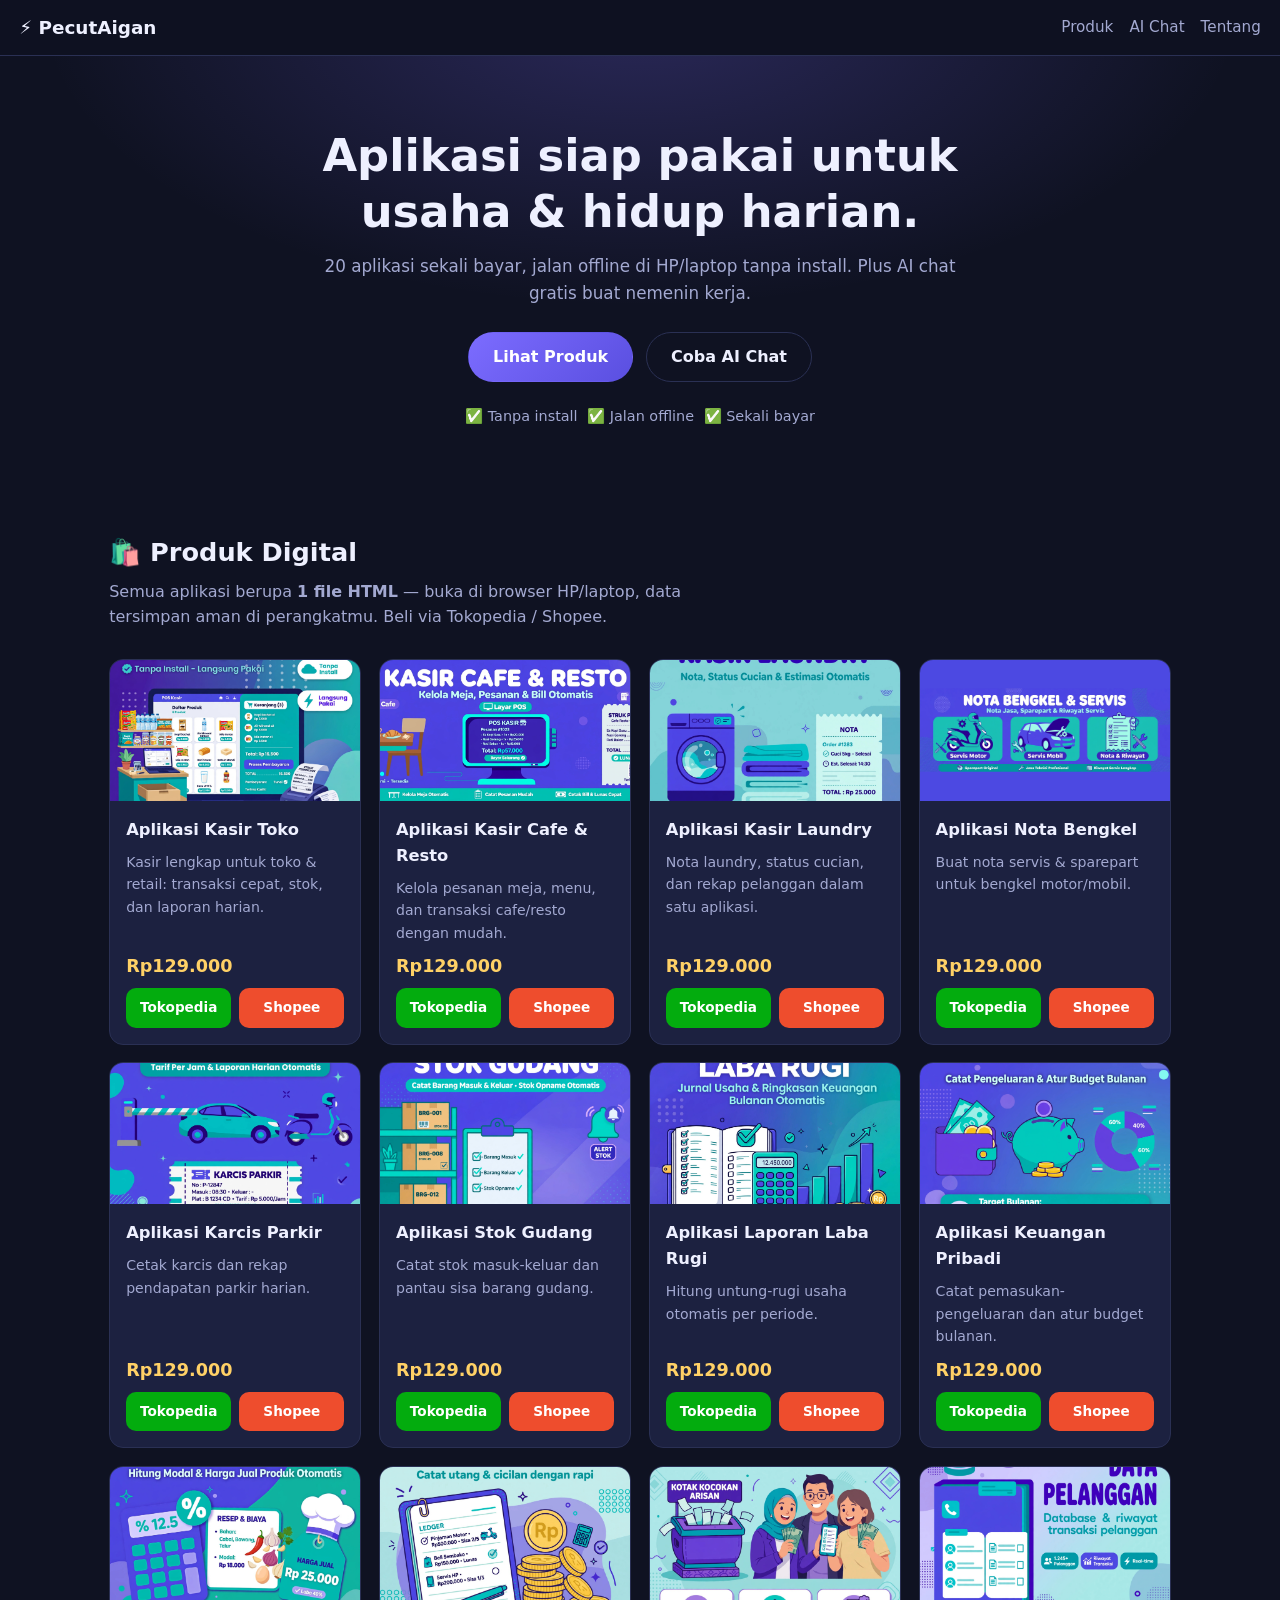
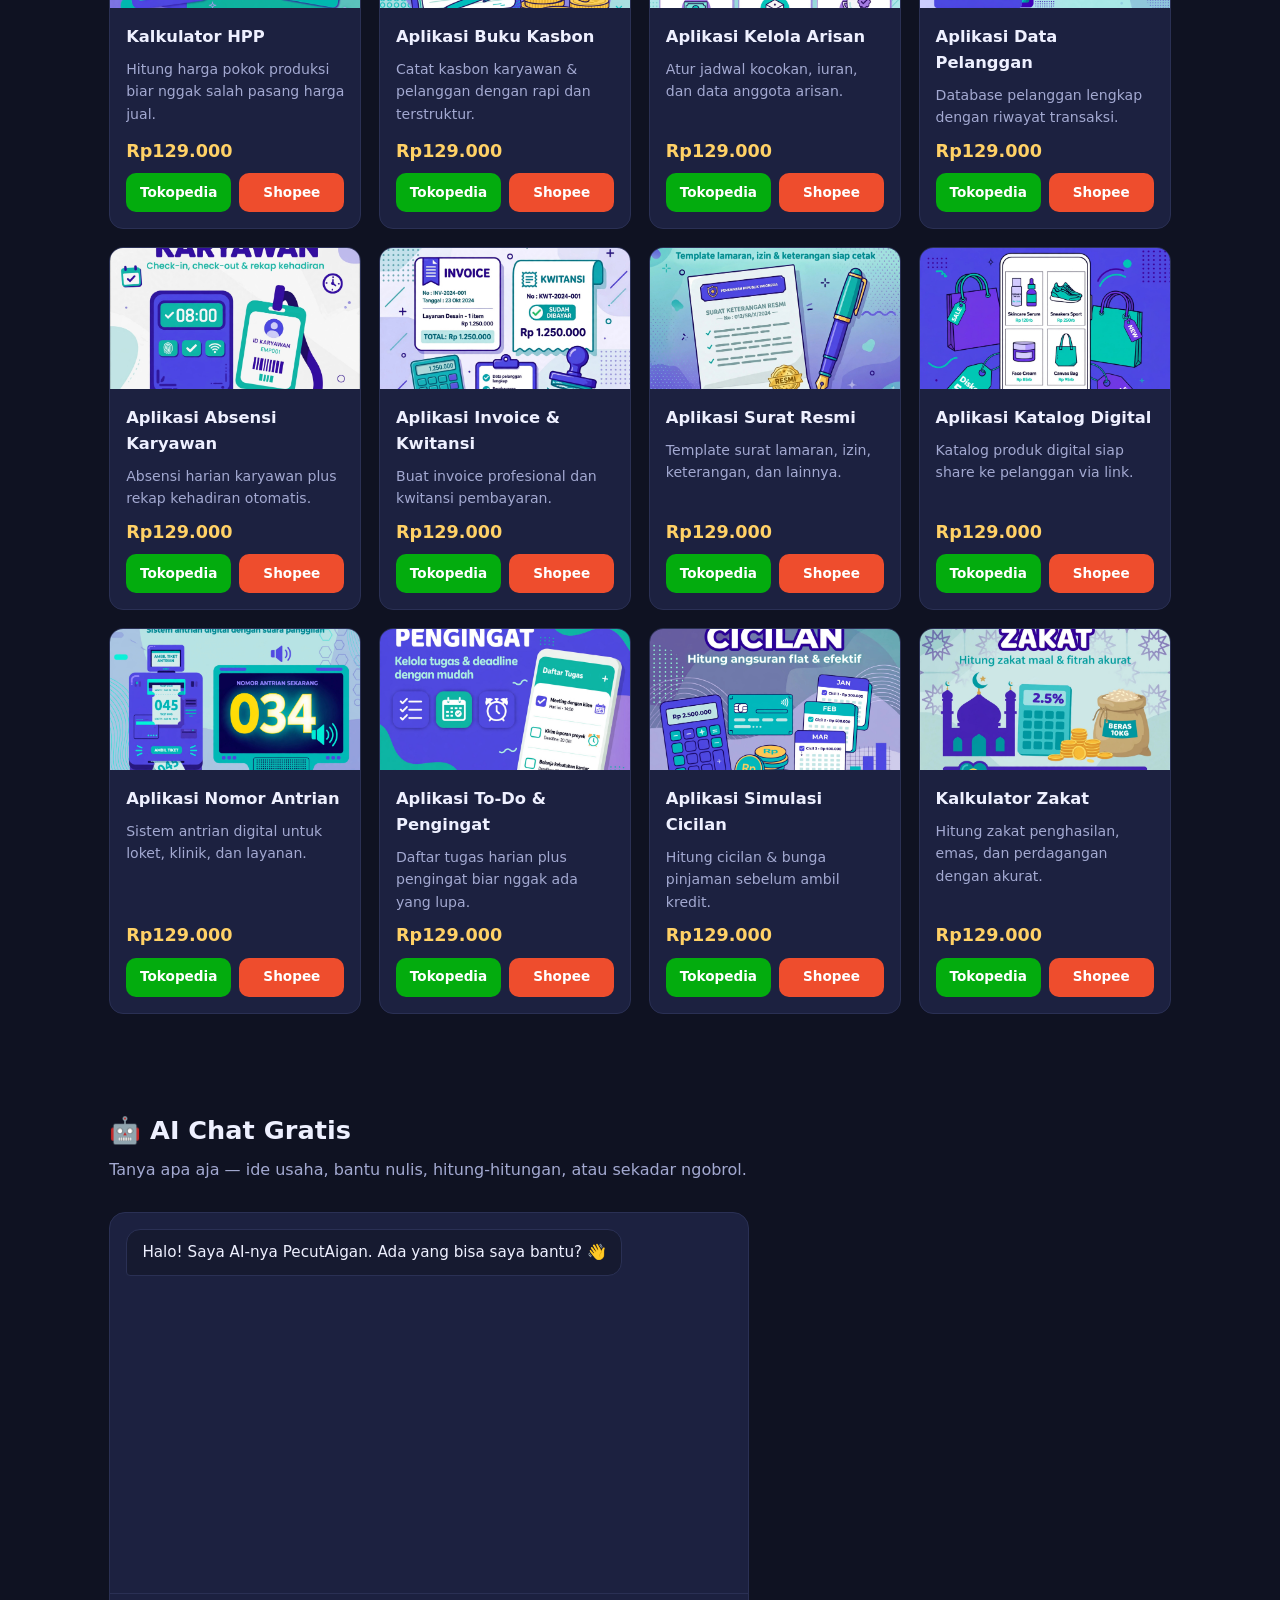
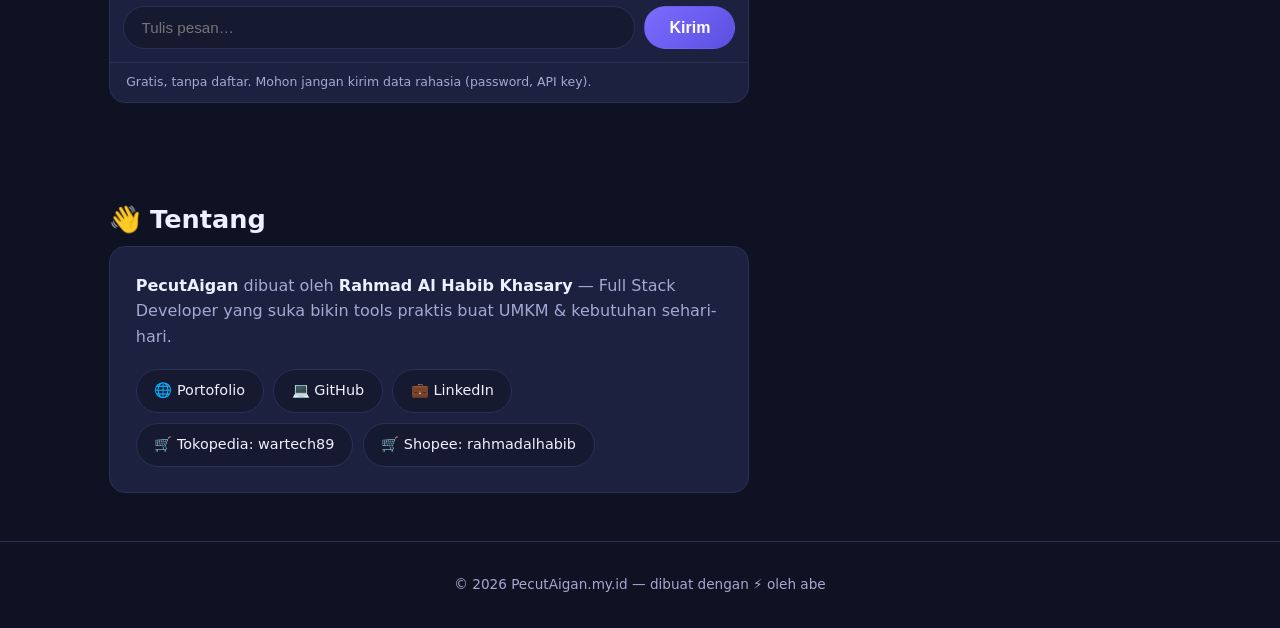
==== index.html @ a56e92ea "Initial site: toko produk digital + AI chat + link hub" ====
<!DOCTYPE html>
<html lang="id">
<head>
<meta charset="UTF-8">
<meta name="viewport" content="width=device-width, initial-scale=1.0">
<title>PecutAigan — Aplikasi Siap Pakai & AI Chat Gratis</title>
<meta name="description" content="PecutAigan: koleksi aplikasi siap pakai untuk usaha & kebutuhan harian, plus AI chat gratis. Sekali bayar, pakai selamanya, tanpa install.">
<link rel="stylesheet" href="styles.css">
<link rel="icon" href="data:image/svg+xml,<svg xmlns='http://www.w3.org/2000/svg' viewBox='0 0 100 100'><text y='.9em' font-size='90'>⚡</text></svg>">
</head>
<body>
<header class="nav">
  <a class="brand" href="#top">⚡ PecutAigan</a>
  <nav>
    <a href="#produk">Produk</a>
    <a href="#aichat">AI Chat</a>
    <a href="#tentang">Tentang</a>
  </nav>
</header>

<main id="top">
  <section class="hero">
    <div class="hero-inner">
      <h1>Aplikasi siap pakai untuk usaha &amp; hidup harian.</h1>
      <p class="sub">20 aplikasi sekali bayar, jalan offline di HP/laptop tanpa install. Plus AI chat gratis buat nemenin kerja.</p>
      <div class="cta-row">
        <a class="btn primary" href="#produk">Lihat Produk</a>
        <a class="btn ghost" href="#aichat">Coba AI Chat</a>
      </div>
      <div class="badges">
        <span>✅ Tanpa install</span><span>✅ Jalan offline</span><span>✅ Sekali bayar</span>
      </div>
    </div>
  </section>

  <section id="produk" class="section">
    <h2>🛍️ Produk Digital</h2>
    <p class="section-sub">Semua aplikasi berupa <b>1 file HTML</b> — buka di browser HP/laptop, data tersimpan aman di perangkatmu. Beli via Tokopedia / Shopee.</p>
    <div id="product-grid" class="grid"></div>
  </section>

  <section id="aichat" class="section">
    <h2>🤖 AI Chat Gratis</h2>
    <p class="section-sub">Tanya apa aja — ide usaha, bantu nulis, hitung-hitungan, atau sekadar ngobrol.</p>
    <div class="chat-card">
      <div id="chat-log" class="chat-log">
        <div class="msg ai"><div class="bubble">Halo! Saya AI-nya PecutAigan. Ada yang bisa saya bantu? 👋</div></div>
      </div>
      <form id="chat-form" class="chat-form">
        <input id="chat-input" type="text" placeholder="Tulis pesan…" autocomplete="off" maxlength="2000">
        <button type="submit" class="btn primary">Kirim</button>
      </form>
      <p class="chat-note">Gratis, tanpa daftar. Mohon jangan kirim data rahasia (password, API key).</p>
    </div>
  </section>

  <section id="tentang" class="section">
    <h2>👋 Tentang</h2>
    <div class="about-card">
      <p><b>PecutAigan</b> dibuat oleh <b>Rahmad Al Habib Khasary</b> — Full Stack Developer yang suka bikin tools praktis buat UMKM &amp; kebutuhan sehari-hari.</p>
      <div class="link-hub">
        <a href="https://abewartech.github.io" target="_blank" rel="noopener">🌐 Portofolio</a>
        <a href="https://github.com/abewartech" target="_blank" rel="noopener">💻 GitHub</a>
        <a href="https://www.linkedin.com/in/rahmad-al-habib-khasary" target="_blank" rel="noopener">💼 LinkedIn</a>
        <a href="https://www.tokopedia.com/wartech89" target="_blank" rel="noopener">🛒 Tokopedia: wartech89</a>
        <a href="https://shopee.co.id/rahmadalhabib" target="_blank" rel="noopener">🛒 Shopee: rahmadalhabib</a>
      </div>
    </div>
  </section>
</main>

<footer>
  <p>© 2026 PecutAigan.my.id — dibuat dengan ⚡ oleh abe</p>
</footer>

<script src="app.js"></script>
</body>
</html>
---- styles.css ----
:root{
  --bg:#0f1222; --bg2:#161a30; --card:#1c2140; --line:#2a3054;
  --txt:#eef0ff; --muted:#a3a9d1; --acc:#7c6cff; --acc2:#00d4b8; --price:#ffd166;
}
*{box-sizing:border-box;margin:0;padding:0}
html{scroll-behavior:smooth}
body{background:var(--bg);color:var(--txt);font-family:system-ui,-apple-system,"Segoe UI",Roboto,sans-serif;line-height:1.6}
a{color:inherit}
.nav{position:sticky;top:0;z-index:10;display:flex;justify-content:space-between;align-items:center;
  padding:.8rem 1.2rem;background:rgba(15,18,34,.92);backdrop-filter:blur(8px);border-bottom:1px solid var(--line)}
.brand{font-weight:800;font-size:1.15rem;text-decoration:none}
.nav nav{display:flex;gap:1rem}
.nav nav a{text-decoration:none;color:var(--muted);font-size:.95rem}
.nav nav a:hover{color:var(--txt)}
.hero{padding:4.5rem 1.2rem 3.5rem;text-align:center;
  background:radial-gradient(600px 300px at 50% -50px,rgba(124,108,255,.25),transparent)}
.hero-inner{max-width:640px;margin:0 auto}
.hero h1{font-size:clamp(1.7rem,5.5vw,2.8rem);line-height:1.25;margin-bottom:.8rem}
.hero .sub{color:var(--muted);font-size:1.05rem;margin-bottom:1.6rem}
.cta-row{display:flex;gap:.8rem;justify-content:center;flex-wrap:wrap;margin-bottom:1.4rem}
.btn{display:inline-block;padding:.7rem 1.5rem;border-radius:999px;text-decoration:none;font-weight:700;border:1px solid transparent;cursor:pointer;font-size:1rem}
.btn.primary{background:linear-gradient(135deg,var(--acc),#5a4fe0);color:#fff}
.btn.ghost{border-color:var(--line);color:var(--txt);background:transparent}
.badges{display:flex;gap:.6rem;justify-content:center;flex-wrap:wrap;color:var(--muted);font-size:.9rem}
.section{max-width:1100px;margin:0 auto;padding:3rem 1.2rem}
.section h2{font-size:1.6rem;margin-bottom:.4rem}
.section-sub{color:var(--muted);margin-bottom:1.8rem;max-width:640px}
.grid{display:grid;grid-template-columns:repeat(auto-fill,minmax(240px,1fr));gap:1.1rem}
.card{background:var(--card);border:1px solid var(--line);border-radius:14px;overflow:hidden;display:flex;flex-direction:column;transition:transform .15s}
.card:hover{transform:translateY(-3px)}
.card img{width:100%;aspect-ratio:16/9;object-fit:cover;background:var(--bg2)}
.card-body{padding:1rem;display:flex;flex-direction:column;gap:.5rem;flex:1}
.card-body h3{font-size:1.02rem}
.card-body p{color:var(--muted);font-size:.88rem;flex:1}
.price{color:var(--price);font-weight:800;font-size:1.1rem}
.buy-row{display:flex;gap:.5rem}
.buy-row a{flex:1;text-align:center;padding:.55rem .3rem;border-radius:10px;font-size:.85rem;font-weight:700;text-decoration:none}
.buy-tok{background:#03ac0e;color:#fff}
.buy-shp{background:#ee4d2d;color:#fff}
.chat-card{max-width:640px;background:var(--card);border:1px solid var(--line);border-radius:16px;overflow:hidden}
.chat-log{height:380px;overflow-y:auto;padding:1rem;display:flex;flex-direction:column;gap:.7rem}
.msg{display:flex}
.msg.user{justify-content:flex-end}
.bubble{max-width:82%;padding:.65rem .95rem;border-radius:14px;font-size:.95rem;white-space:pre-wrap;word-break:break-word}
.msg.ai .bubble{background:var(--bg2);border:1px solid var(--line);border-bottom-left-radius:4px}
.msg.user .bubble{background:linear-gradient(135deg,var(--acc),#5a4fe0);color:#fff;border-bottom-right-radius:4px}
.bubble.typing{opacity:.6}
.chat-form{display:flex;gap:.6rem;padding:.8rem;border-top:1px solid var(--line)}
.chat-form input{flex:1;background:var(--bg2);border:1px solid var(--line);border-radius:999px;padding:.7rem 1.1rem;color:var(--txt);font-size:.95rem;outline:none}
.chat-form input:focus{border-color:var(--acc)}
.chat-note{padding:.6rem 1rem;color:var(--muted);font-size:.78rem;border-top:1px solid var(--line)}
.about-card{background:var(--card);border:1px solid var(--line);border-radius:16px;padding:1.6rem;max-width:640px}
.about-card p{color:var(--muted);margin-bottom:1.2rem}
.about-card b{color:var(--txt)}
.link-hub{display:flex;flex-wrap:wrap;gap:.6rem}
.link-hub a{padding:.6rem 1.1rem;border:1px solid var(--line);border-radius:999px;text-decoration:none;font-size:.9rem;background:var(--bg2)}
.link-hub a:hover{border-color:var(--acc)}
footer{text-align:center;padding:2rem 1rem;color:var(--muted);font-size:.85rem;border-top:1px solid var(--line)}
@media(max-width:560px){.nav nav{gap:.7rem}.nav nav a{font-size:.85rem}}
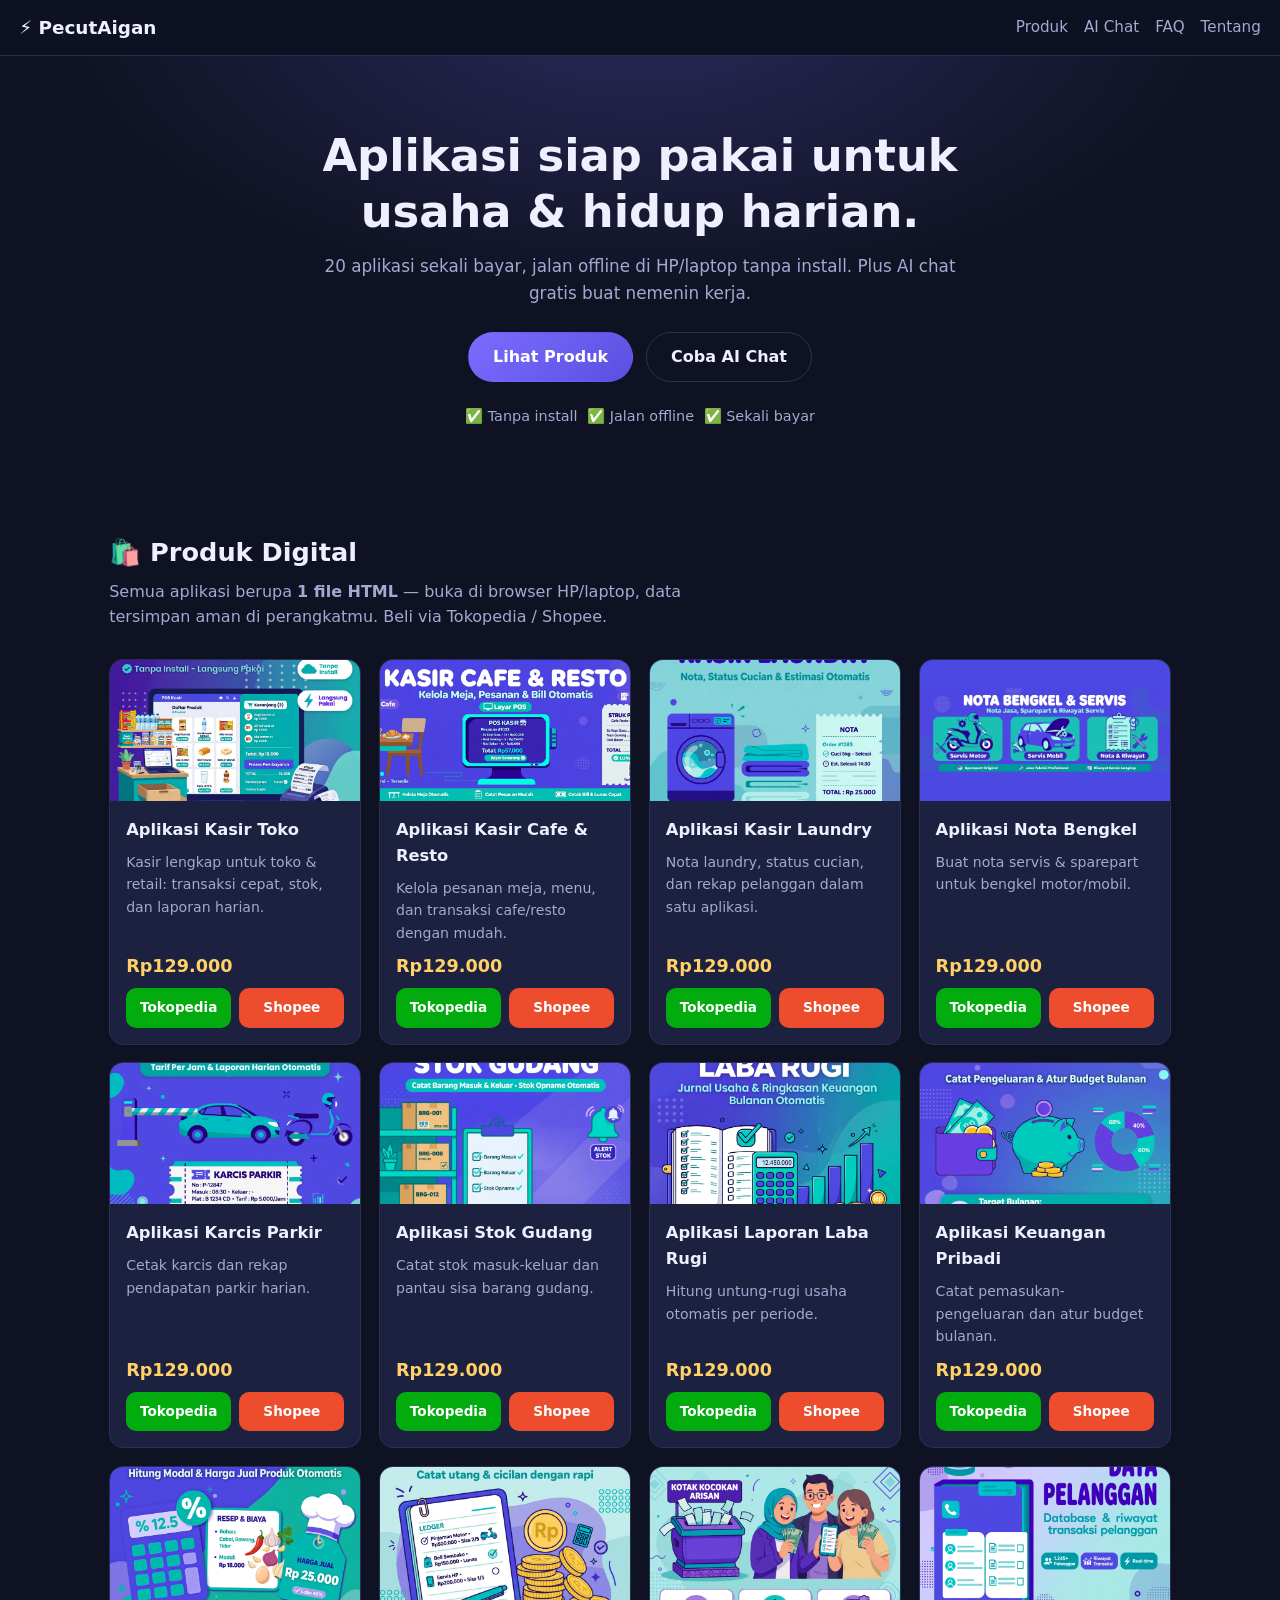
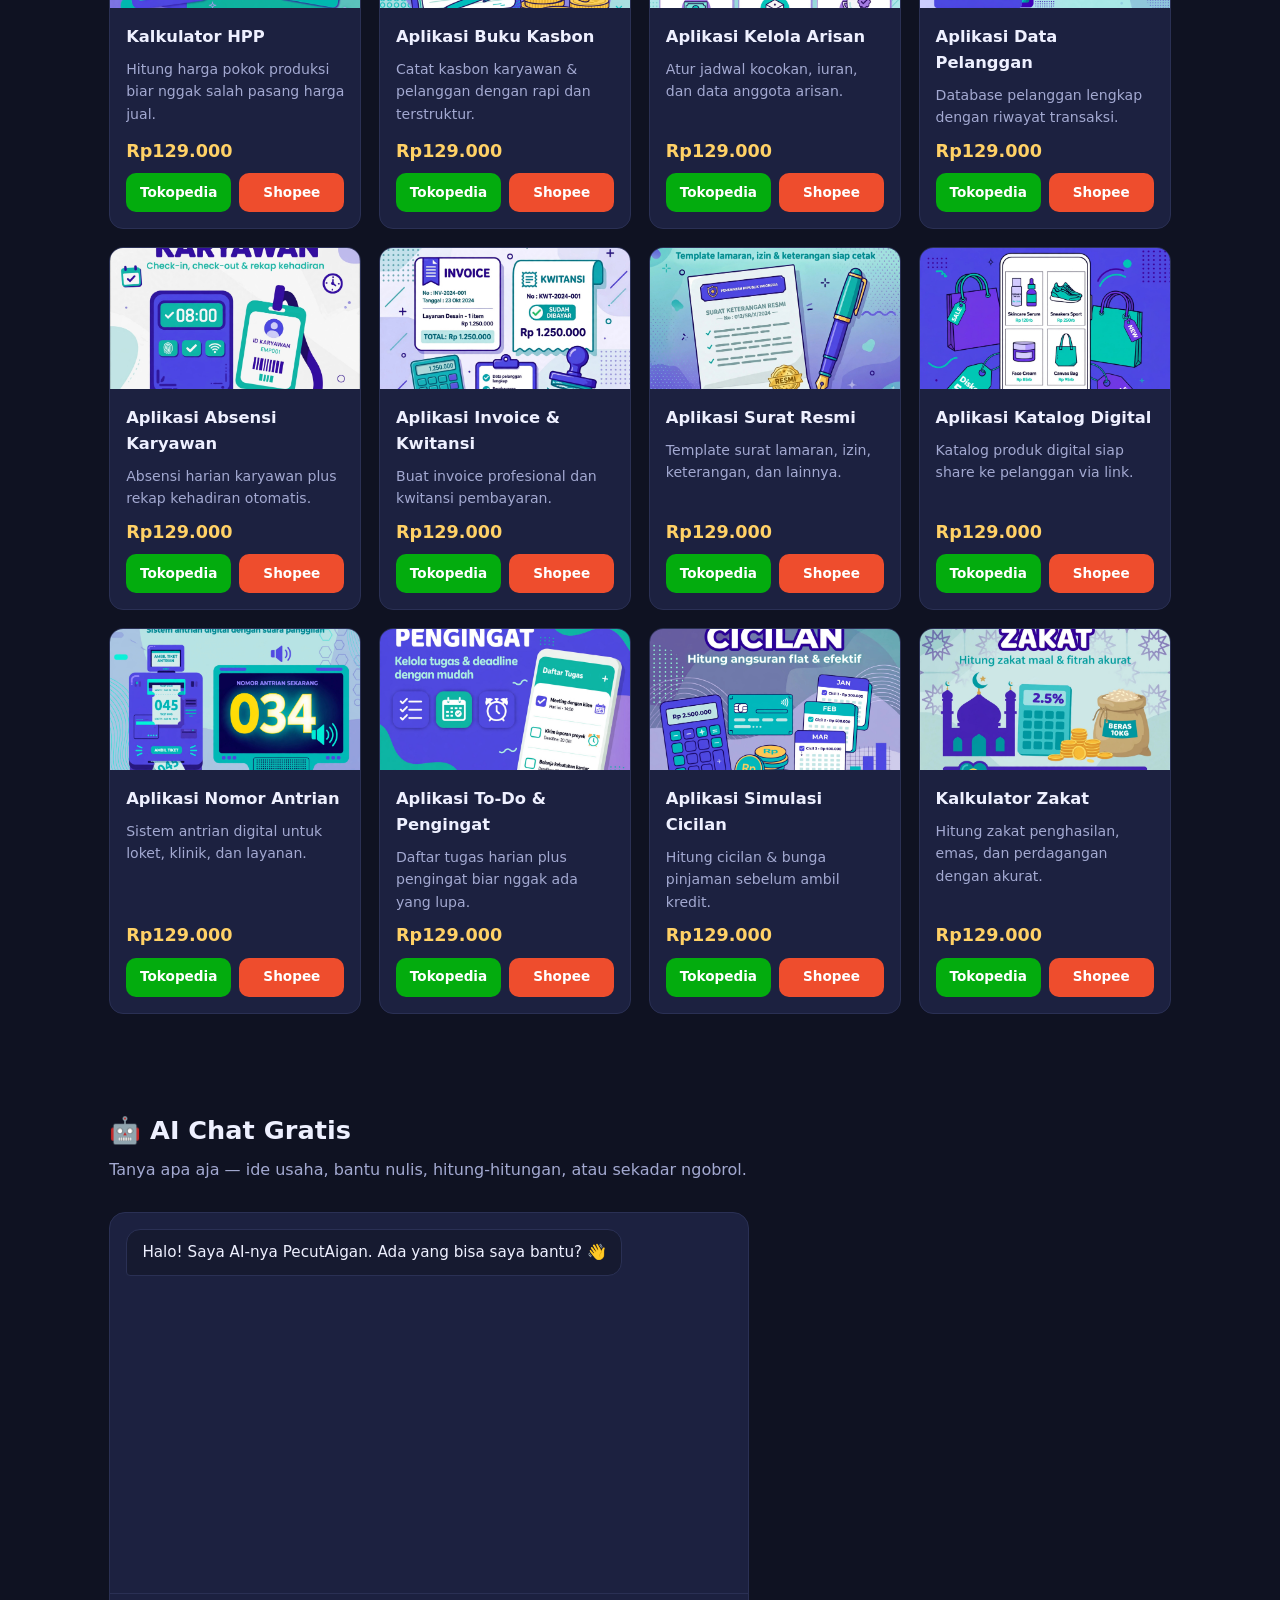
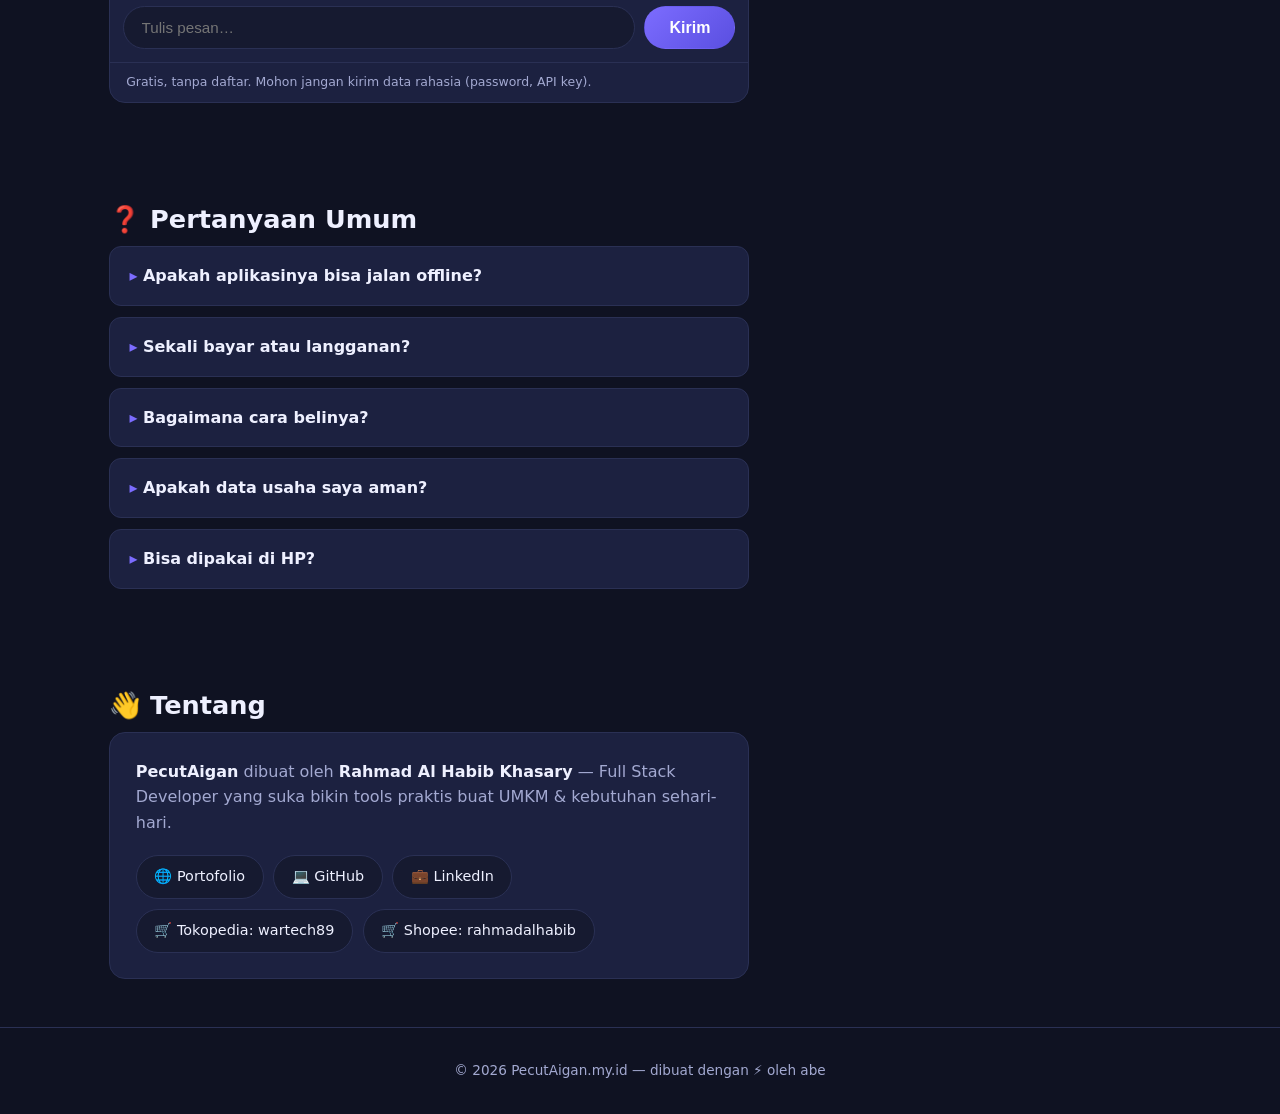
==== commit 2f6cd015: "SEO: meta OG/Twitter, JSON-LD (Org+20 Products+FAQ), robots.txt, sitemap.xml, FAQ section" ====
--- a/index.html
+++ b/index.html
@@ -4,9 +4,27 @@
 <meta charset="UTF-8">
 <meta name="viewport" content="width=device-width, initial-scale=1.0">
 <title>PecutAigan — Aplikasi Siap Pakai & AI Chat Gratis</title>
-<meta name="description" content="PecutAigan: koleksi aplikasi siap pakai untuk usaha & kebutuhan harian, plus AI chat gratis. Sekali bayar, pakai selamanya, tanpa install.">
+<meta name="description" content="PecutAigan: koleksi aplikasi siap pakai untuk usaha & kebutuhan harian — aplikasi kasir toko, kasir cafe, kasir laundry, nota bengkel, stok gudang, dan lainnya. Sekali bayar Rp129rb, jalan offline tanpa install. Plus AI chat gratis.">
+<meta name="keywords" content="aplikasi kasir, aplikasi kasir toko, aplikasi kasir offline, aplikasi UMKM, aplikasi kasir sekali bayar, software toko, PecutAigan">
+<meta name="author" content="Rahmad Al Habib Khasary">
+<meta name="robots" content="index, follow">
+<link rel="canonical" href="https://pecutaigan.my.id/">
+<meta property="og:type" content="website">
+<meta property="og:site_name" content="PecutAigan">
+<meta property="og:title" content="PecutAigan — Aplikasi Siap Pakai & AI Chat Gratis">
+<meta property="og:description" content="20 aplikasi siap pakai untuk usaha & kebutuhan harian. Sekali bayar, jalan offline tanpa install. Plus AI chat gratis.">
+<meta property="og:url" content="https://pecutaigan.my.id/">
+<meta property="og:image" content="https://pecutaigan.my.id/assets/kasir-toko.jpg">
+<meta property="og:locale" content="id_ID">
+<meta name="twitter:card" content="summary_large_image">
+<meta name="twitter:title" content="PecutAigan — Aplikasi Siap Pakai & AI Chat Gratis">
+<meta name="twitter:description" content="20 aplikasi siap pakai untuk usaha & kebutuhan harian. Sekali bayar, jalan offline tanpa install.">
+<meta name="twitter:image" content="https://pecutaigan.my.id/assets/kasir-toko.jpg">
 <link rel="stylesheet" href="styles.css">
 <link rel="icon" href="data:image/svg+xml,<svg xmlns='http://www.w3.org/2000/svg' viewBox='0 0 100 100'><text y='.9em' font-size='90'>⚡</text></svg>">
+<script type="application/ld+json">
+{"@context":"https://schema.org","@graph":[{"@type":"Organization","name":"PecutAigan","url":"https://pecutaigan.my.id/","logo":"https://pecutaigan.my.id/assets/kasir-toko.jpg","sameAs":["https://abewartech.github.io","https://github.com/abewartech","https://www.linkedin.com/in/rahmad-al-habib-khasary","https://www.tokopedia.com/wartech89","https://shopee.co.id/rahmadalhabib"]},{"@type":"WebSite","name":"PecutAigan","url":"https://pecutaigan.my.id/","inLanguage":"id"},{"@type":"ItemList","name":"Produk Digital PecutAigan","itemListElement":[{"@type":"Product","position":1,"name":"Aplikasi Kasir Toko","description":"Kasir lengkap untuk toko & retail: transaksi cepat, stok, dan laporan harian.","image":"https://pecutaigan.my.id/assets/kasir-toko.jpg","brand":{"@type":"Brand","name":"PecutAigan"},"offers":{"@type":"Offer","price":"129000","priceCurrency":"IDR","availability":"https://schema.org/InStock","url":"https://pecutaigan.my.id/#produk"}},{"@type":"Product","position":2,"name":"Aplikasi Kasir Cafe & Resto","description":"Kelola pesanan meja, menu, dan transaksi cafe/resto dengan mudah.","image":"https://pecutaigan.my.id/assets/kasir-cafe-resto.jpg","brand":{"@type":"Brand","name":"PecutAigan"},"offers":{"@type":"Offer","price":"129000","priceCurrency":"IDR","availability":"https://schema.org/InStock","url":"https://pecutaigan.my.id/#produk"}},{"@type":"Product","position":3,"name":"Aplikasi Kasir Laundry","description":"Nota laundry, status cucian, dan rekap pelanggan dalam satu aplikasi.","image":"https://pecutaigan.my.id/assets/kasir-laundry.jpg","brand":{"@type":"Brand","name":"PecutAigan"},"offers":{"@type":"Offer","price":"129000","priceCurrency":"IDR","availability":"https://schema.org/InStock","url":"https://pecutaigan.my.id/#produk"}},{"@type":"Product","position":4,"name":"Aplikasi Nota Bengkel","description":"Buat nota servis & sparepart untuk bengkel motor/mobil.","image":"https://pecutaigan.my.id/assets/nota-bengkel.jpg","brand":{"@type":"Brand","name":"PecutAigan"},"offers":{"@type":"Offer","price":"129000","priceCurrency":"IDR","availability":"https://schema.org/InStock","url":"https://pecutaigan.my.id/#produk"}},{"@type":"Product","position":5,"name":"Aplikasi Karcis Parkir","description":"Cetak karcis dan rekap pendapatan parkir harian.","image":"https://pecutaigan.my.id/assets/karcis-parkir.jpg","brand":{"@type":"Brand","name":"PecutAigan"},"offers":{"@type":"Offer","price":"129000","priceCurrency":"IDR","availability":"https://schema.org/InStock","url":"https://pecutaigan.my.id/#produk"}},{"@type":"Product","position":6,"name":"Aplikasi Stok Gudang","description":"Catat stok masuk-keluar dan pantau sisa barang gudang.","image":"https://pecutaigan.my.id/assets/stok-gudang.jpg","brand":{"@type":"Brand","name":"PecutAigan"},"offers":{"@type":"Offer","price":"129000","priceCurrency":"IDR","availability":"https://schema.org/InStock","url":"https://pecutaigan.my.id/#produk"}},{"@type":"Product","position":7,"name":"Aplikasi Laporan Laba Rugi","description":"Hitung untung-rugi usaha otomatis per periode.","image":"https://pecutaigan.my.id/assets/laba-rugi.jpg","brand":{"@type":"Brand","name":"PecutAigan"},"offers":{"@type":"Offer","price":"129000","priceCurrency":"IDR","availability":"https://schema.org/InStock","url":"https://pecutaigan.my.id/#produk"}},{"@type":"Product","position":8,"name":"Aplikasi Keuangan Pribadi","description":"Catat pemasukan-pengeluaran dan atur budget bulanan.","image":"https://pecutaigan.my.id/assets/keuangan-pribadi.jpg","brand":{"@type":"Brand","name":"PecutAigan"},"offers":{"@type":"Offer","price":"129000","priceCurrency":"IDR","availability":"https://schema.org/InStock","url":"https://pecutaigan.my.id/#produk"}},{"@type":"Product","position":9,"name":"Kalkulator HPP","description":"Hitung harga pokok produksi biar nggak salah pasang harga jual.","image":"https://pecutaigan.my.id/assets/kalkulator-hpp.jpg","brand":{"@type":"Brand","name":"PecutAigan"},"offers":{"@type":"Offer","price":"129000","priceCurrency":"IDR","availability":"https://schema.org/InStock","url":"https://pecutaigan.my.id/#produk"}},{"@type":"Product","position":10,"name":"Aplikasi Buku Kasbon","description":"Catat kasbon karyawan & pelanggan dengan rapi dan terstruktur.","image":"https://pecutaigan.my.id/assets/buku-kasbon.jpg","brand":{"@type":"Brand","name":"PecutAigan"},"offers":{"@type":"Offer","price":"129000","priceCurrency":"IDR","availability":"https://schema.org/InStock","url":"https://pecutaigan.my.id/#produk"}},{"@type":"Product","position":11,"name":"Aplikasi Kelola Arisan","description":"Atur jadwal kocokan, iuran, dan data anggota arisan.","image":"https://pecutaigan.my.id/assets/kelola-arisan.jpg","brand":{"@type":"Brand","name":"PecutAigan"},"offers":{"@type":"Offer","price":"129000","priceCurrency":"IDR","availability":"https://schema.org/InStock","url":"https://pecutaigan.my.id/#produk"}},{"@type":"Product","position":12,"name":"Aplikasi Data Pelanggan","description":"Database pelanggan lengkap dengan riwayat transaksi.","image":"https://pecutaigan.my.id/assets/data-pelanggan.jpg","brand":{"@type":"Brand","name":"PecutAigan"},"offers":{"@type":"Offer","price":"129000","priceCurrency":"IDR","availability":"https://schema.org/InStock","url":"https://pecutaigan.my.id/#produk"}},{"@type":"Product","position":13,"name":"Aplikasi Absensi Karyawan","description":"Absensi harian karyawan plus rekap kehadiran otomatis.","image":"https://pecutaigan.my.id/assets/absensi-karyawan.jpg","brand":{"@type":"Brand","name":"PecutAigan"},"offers":{"@type":"Offer","price":"129000","priceCurrency":"IDR","availability":"https://schema.org/InStock","url":"https://pecutaigan.my.id/#produk"}},{"@type":"Product","position":14,"name":"Aplikasi Invoice & Kwitansi","description":"Buat invoice profesional dan kwitansi pembayaran.","image":"https://pecutaigan.my.id/assets/invoice-kwitansi.jpg","brand":{"@type":"Brand","name":"PecutAigan"},"offers":{"@type":"Offer","price":"129000","priceCurrency":"IDR","availability":"https://schema.org/InStock","url":"https://pecutaigan.my.id/#produk"}},{"@type":"Product","position":15,"name":"Aplikasi Surat Resmi","description":"Template surat lamaran, izin, keterangan, dan lainnya.","image":"https://pecutaigan.my.id/assets/surat-resmi.jpg","brand":{"@type":"Brand","name":"PecutAigan"},"offers":{"@type":"Offer","price":"129000","priceCurrency":"IDR","availability":"https://schema.org/InStock","url":"https://pecutaigan.my.id/#produk"}},{"@type":"Product","position":16,"name":"Aplikasi Katalog Digital","description":"Katalog produk digital siap share ke pelanggan via link.","image":"https://pecutaigan.my.id/assets/katalog-produk.jpg","brand":{"@type":"Brand","name":"PecutAigan"},"offers":{"@type":"Offer","price":"129000","priceCurrency":"IDR","availability":"https://schema.org/InStock","url":"https://pecutaigan.my.id/#produk"}},{"@type":"Product","position":17,"name":"Aplikasi Nomor Antrian","description":"Sistem antrian digital untuk loket, klinik, dan layanan.","image":"https://pecutaigan.my.id/assets/nomor-antrian.jpg","brand":{"@type":"Brand","name":"PecutAigan"},"offers":{"@type":"Offer","price":"129000","priceCurrency":"IDR","availability":"https://schema.org/InStock","url":"https://pecutaigan.my.id/#produk"}},{"@type":"Product","position":18,"name":"Aplikasi To-Do & Pengingat","description":"Daftar tugas harian plus pengingat biar nggak ada yang lupa.","image":"https://pecutaigan.my.id/assets/todo-pengingat.jpg","brand":{"@type":"Brand","name":"PecutAigan"},"offers":{"@type":"Offer","price":"129000","priceCurrency":"IDR","availability":"https://schema.org/InStock","url":"https://pecutaigan.my.id/#produk"}},{"@type":"Product","position":19,"name":"Aplikasi Simulasi Cicilan","description":"Hitung cicilan & bunga pinjaman sebelum ambil kredit.","image":"https://pecutaigan.my.id/assets/simulasi-cicilan.jpg","brand":{"@type":"Brand","name":"PecutAigan"},"offers":{"@type":"Offer","price":"129000","priceCurrency":"IDR","availability":"https://schema.org/InStock","url":"https://pecutaigan.my.id/#produk"}},{"@type":"Product","position":20,"name":"Kalkulator Zakat","description":"Hitung zakat penghasilan, emas, dan perdagangan dengan akurat.","image":"https://pecutaigan.my.id/assets/kalkulator-zakat.jpg","brand":{"@type":"Brand","name":"PecutAigan"},"offers":{"@type":"Offer","price":"129000","priceCurrency":"IDR","availability":"https://schema.org/InStock","url":"https://pecutaigan.my.id/#produk"}}]},{"@type":"FAQPage","mainEntity":[{"@type":"Question","name":"Apakah aplikasinya bisa jalan offline?","acceptedAnswer":{"@type":"Answer","text":"Ya. Semua aplikasi PecutAigan berupa satu file HTML yang jalan langsung di browser — tanpa internet, tanpa install."}},{"@type":"Question","name":"Sekali bayar atau langganan?","acceptedAnswer":{"@type":"Answer","text":"Sekali bayar Rp129.000 per aplikasi, pakai selamanya. Tidak ada biaya bulanan."}},{"@type":"Question","name":"Bagaimana cara belinya?","acceptedAnswer":{"@type":"Answer","text":"Klik tombol Tokopedia atau Shopee di tiap produk di pecutaigan.my.id."}},{"@type":"Question","name":"Apakah data usaha saya aman?","acceptedAnswer":{"@type":"Answer","text":"Data tersimpan di perangkat sendiri (localStorage browser), tidak dikirim ke server mana pun."}},{"@type":"Question","name":"Bisa dipakai di HP?","acceptedAnswer":{"@type":"Answer","text":"Bisa, di browser HP Android/iPhone maupun laptop."}}]}]}
+</script>
 </head>
 <body>
 <header class="nav">
@@ -14,6 +32,7 @@
   <nav>
     <a href="#produk">Produk</a>
     <a href="#aichat">AI Chat</a>
+    <a href="#faq">FAQ</a>
     <a href="#tentang">Tentang</a>
   </nav>
 </header>
@@ -54,6 +73,32 @@
     </div>
   </section>
 
+  <section id="faq" class="section">
+    <h2>❓ Pertanyaan Umum</h2>
+    <div class="faq-list">
+      <details>
+        <summary>Apakah aplikasinya bisa jalan offline?</summary>
+        <p>Ya. Semua aplikasi PecutAigan berupa satu file HTML yang jalan langsung di browser — tanpa internet, tanpa install. Cocok untuk aplikasi kasir toko, kasir laundry, nota bengkel, dan lainnya.</p>
+      </details>
+      <details>
+        <summary>Sekali bayar atau langganan?</summary>
+        <p>Sekali bayar Rp129.000 per aplikasi, pakai selamanya. Tidak ada biaya bulanan atau langganan.</p>
+      </details>
+      <details>
+        <summary>Bagaimana cara belinya?</summary>
+        <p>Klik tombol Tokopedia atau Shopee di tiap produk. Setelah pembayaran, file aplikasi + panduan dikirim ke kamu.</p>
+      </details>
+      <details>
+        <summary>Apakah data usaha saya aman?</summary>
+        <p>Data tersimpan di perangkatmu sendiri (localStorage browser), tidak dikirim ke server mana pun. Privasi terjaga.</p>
+      </details>
+      <details>
+        <summary>Bisa dipakai di HP?</summary>
+        <p>Bisa. Buka file aplikasinya di browser HP Android/iPhone atau laptop — tampilannya menyesuaikan layar.</p>
+      </details>
+    </div>
+  </section>
+
   <section id="tentang" class="section">
     <h2>👋 Tentang</h2>
     <div class="about-card">
--- a/styles.css
+++ b/styles.css
@@ -49,6 +49,13 @@
 .chat-form input{flex:1;background:var(--bg2);border:1px solid var(--line);border-radius:999px;padding:.7rem 1.1rem;color:var(--txt);font-size:.95rem;outline:none}
 .chat-form input:focus{border-color:var(--acc)}
 .chat-note{padding:.6rem 1rem;color:var(--muted);font-size:.78rem;border-top:1px solid var(--line)}
+.faq-list{max-width:640px;display:flex;flex-direction:column;gap:.7rem}
+.faq-list details{background:var(--card);border:1px solid var(--line);border-radius:12px;padding:1rem 1.2rem}
+.faq-list summary{cursor:pointer;font-weight:700;list-style:none}
+.faq-list summary::-webkit-details-marker{display:none}
+.faq-list summary::before{content:"▸ ";color:var(--acc)}
+.faq-list details[open] summary::before{content:"▾ "}
+.faq-list details p{color:var(--muted);font-size:.93rem;margin-top:.6rem}
 .about-card{background:var(--card);border:1px solid var(--line);border-radius:16px;padding:1.6rem;max-width:640px}
 .about-card p{color:var(--muted);margin-bottom:1.2rem}
 .about-card b{color:var(--txt)}
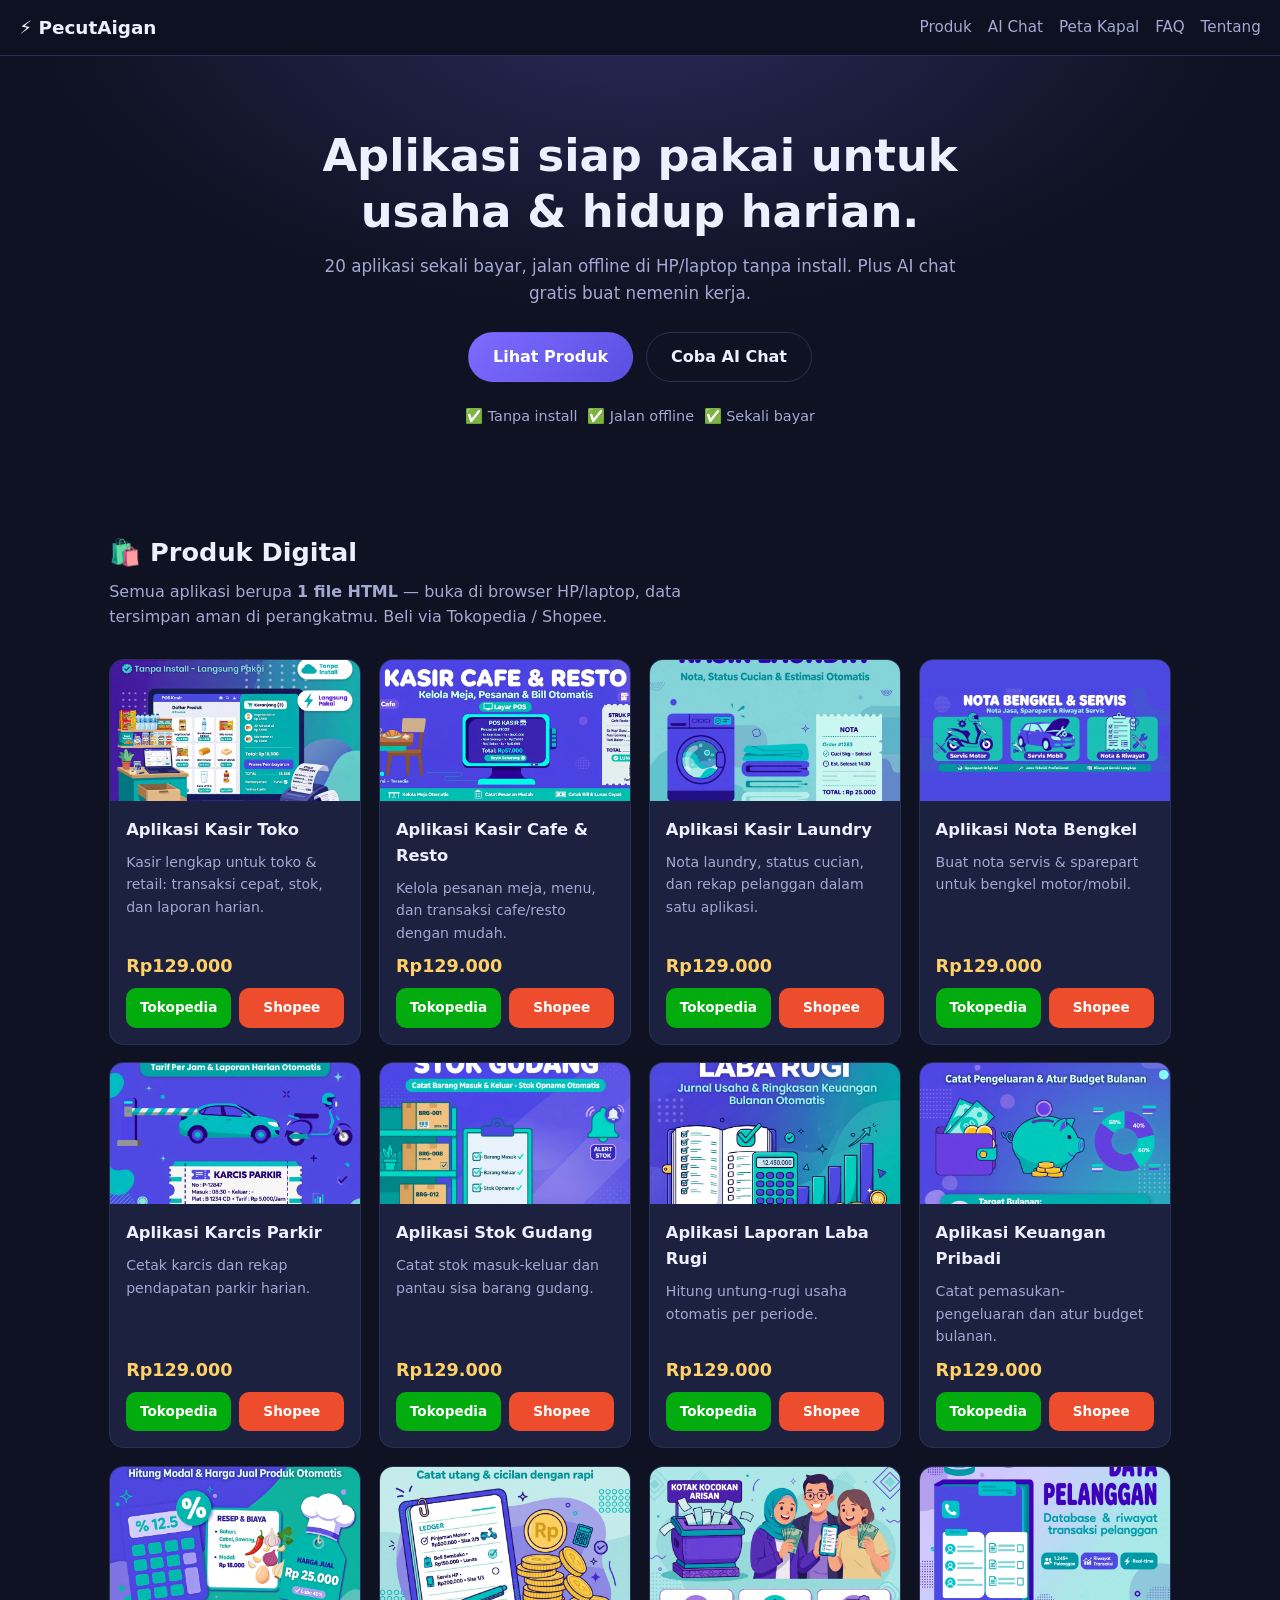
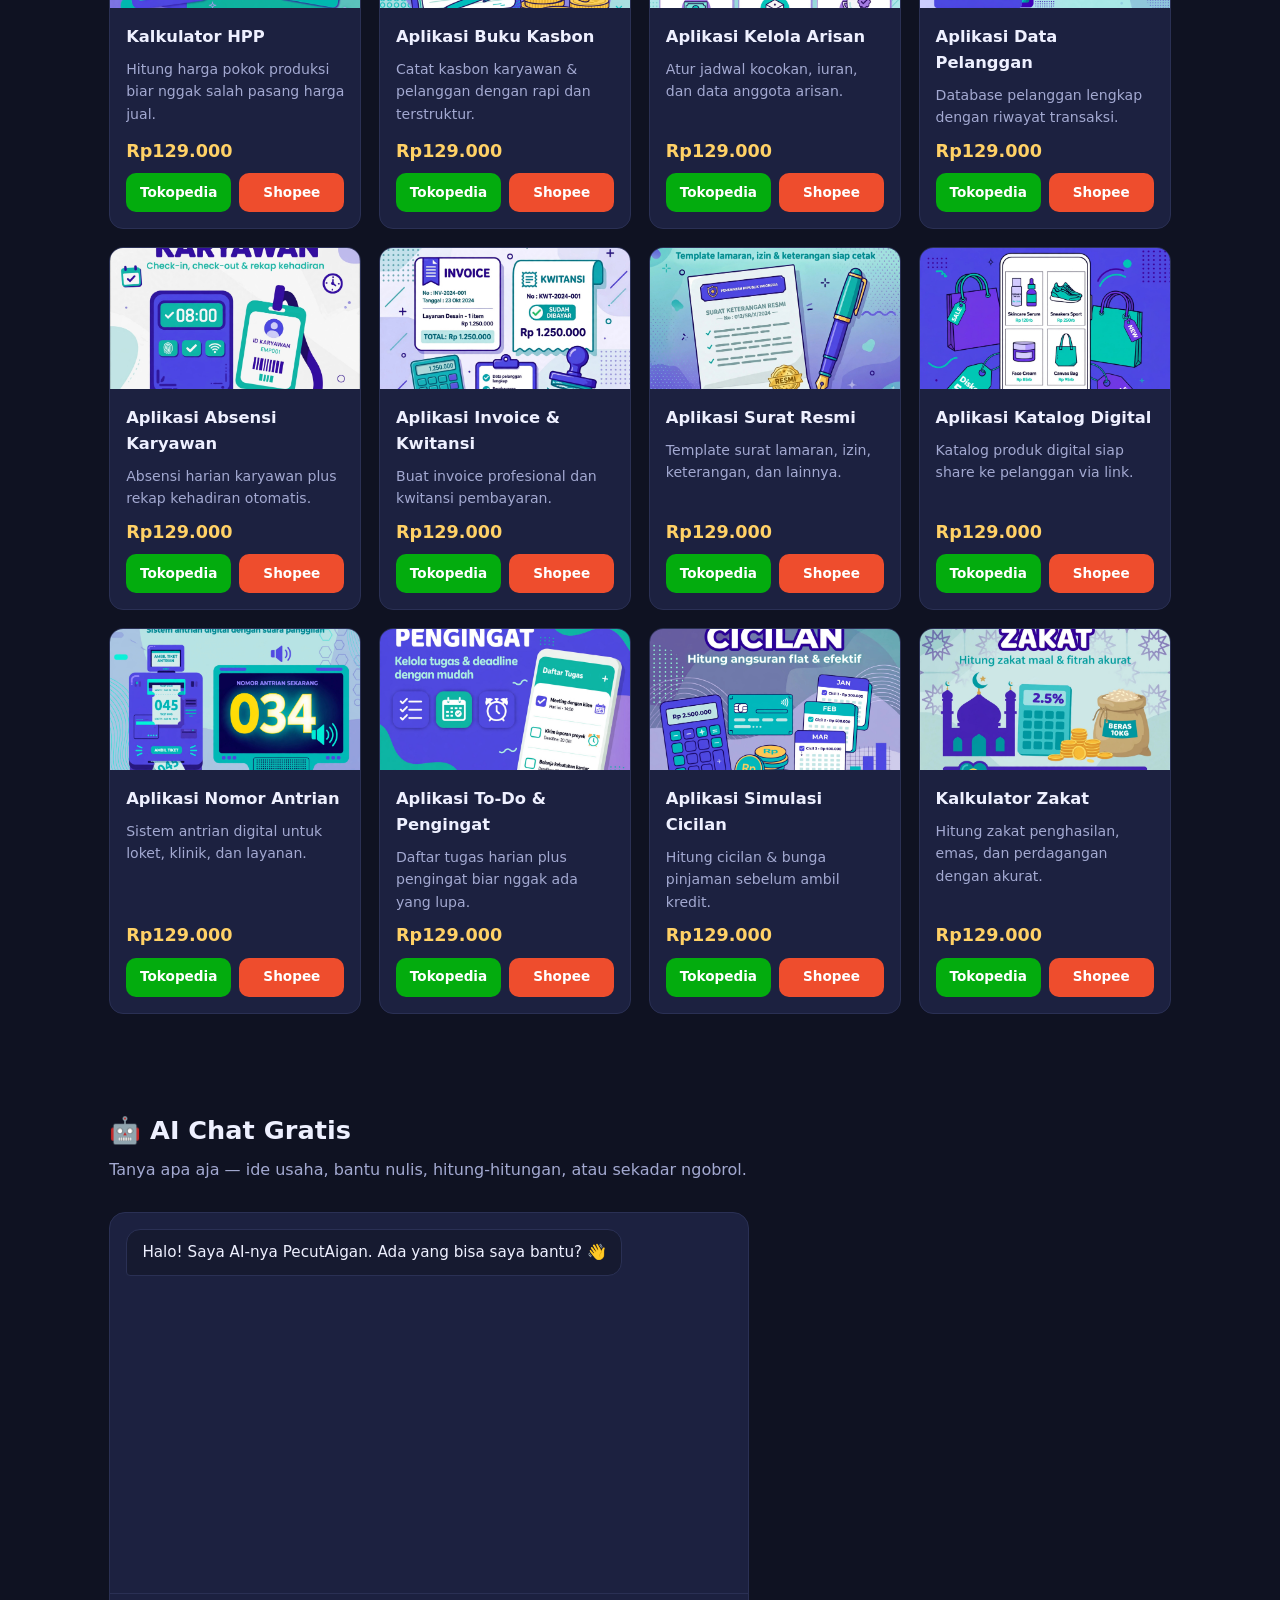
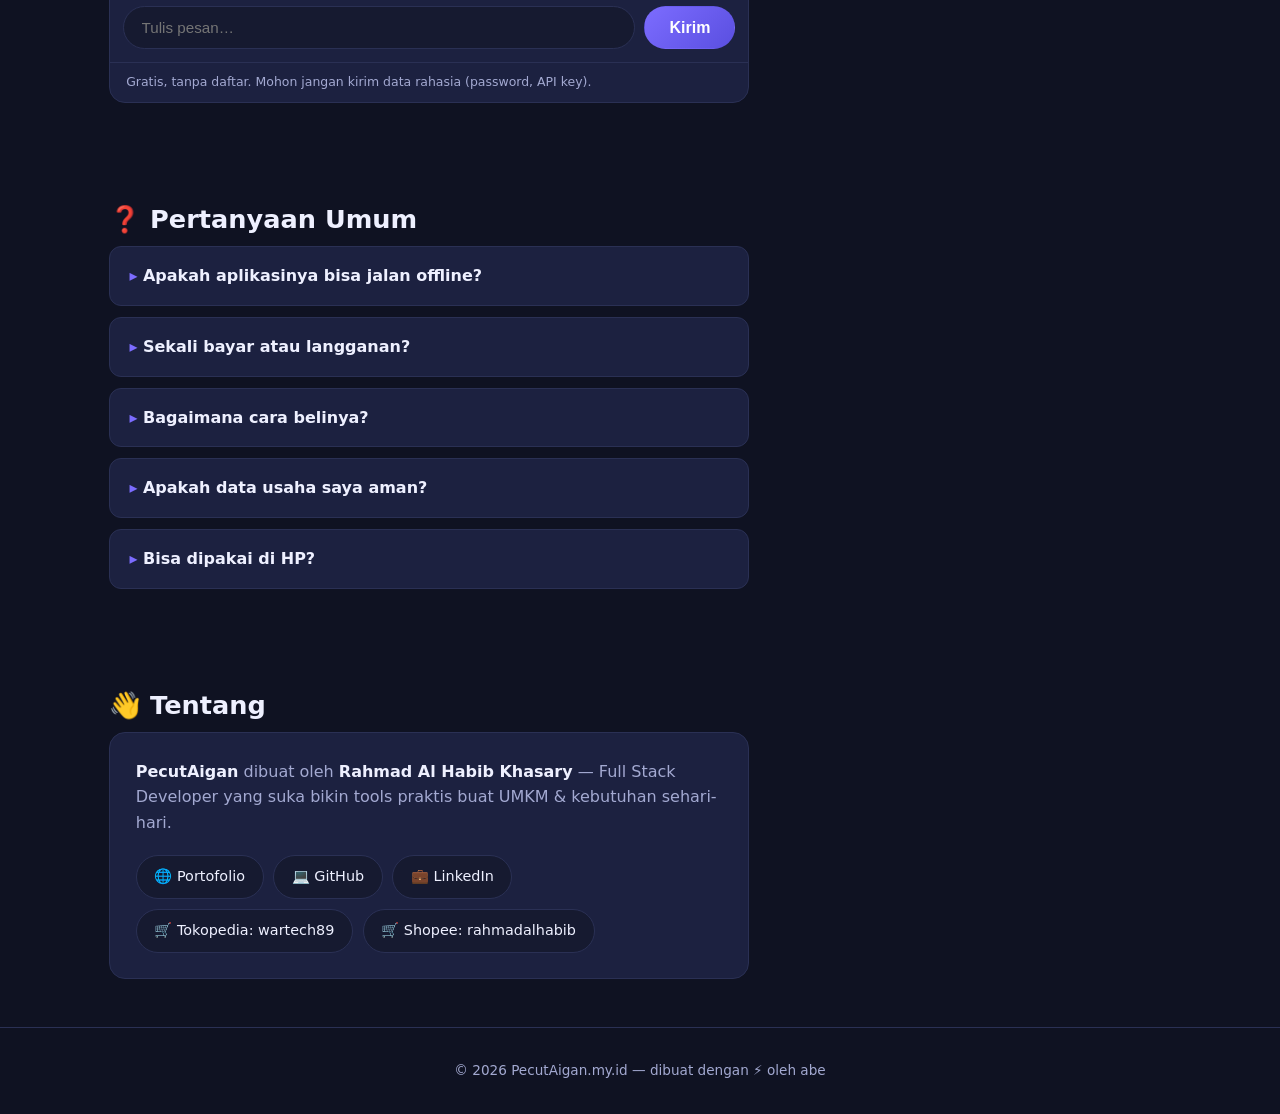
==== commit b45c276b: "feat: Leaflet AIS vessel map at /ais/ - Live vessel map: heading-rotated ship markers colored by nav" ====
--- a/index.html
+++ b/index.html
@@ -32,6 +32,7 @@
   <nav>
     <a href="#produk">Produk</a>
     <a href="#aichat">AI Chat</a>
+    <a href="/ais/">Peta Kapal</a>
     <a href="#faq">FAQ</a>
     <a href="#tentang">Tentang</a>
   </nav>
